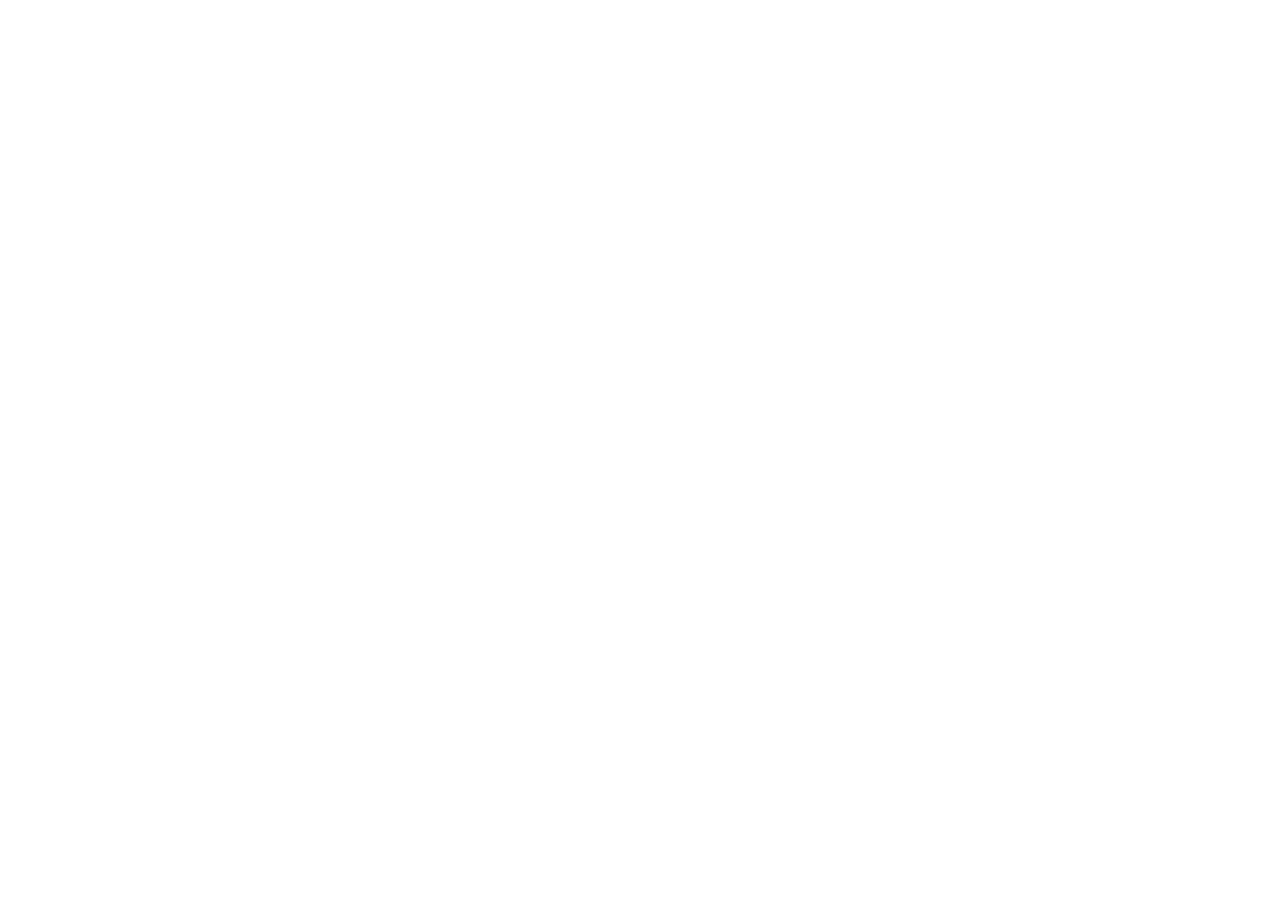
==== index.html @ e4a623b9 "feat: initialize Agile Consultancy project structure Set up the project foundation with React, TypeS" ====
<!doctype html>
<html lang="en">
  <head>
    <meta charset="UTF-8" />
    <meta name="viewport" content="width=device-width, initial-scale=1.0" />
    <title>Agile Consultancy</title>
    <meta name="description" content="A high-end company registration, tax compliance, and business licensing platform specializing in Zimbabwe statutory corporate services." />
    <meta property="og:title" content="Agile Consultancy" />
    <meta property="og:description" content="A high-end company registration, tax compliance, and business licensing platform specializing in Zimbabwe statutory corporate services." />
  </head>
  <body>
    <div id="root"></div>
    <script type="module" src="/src/main.tsx"></script>
  </body>
</html>
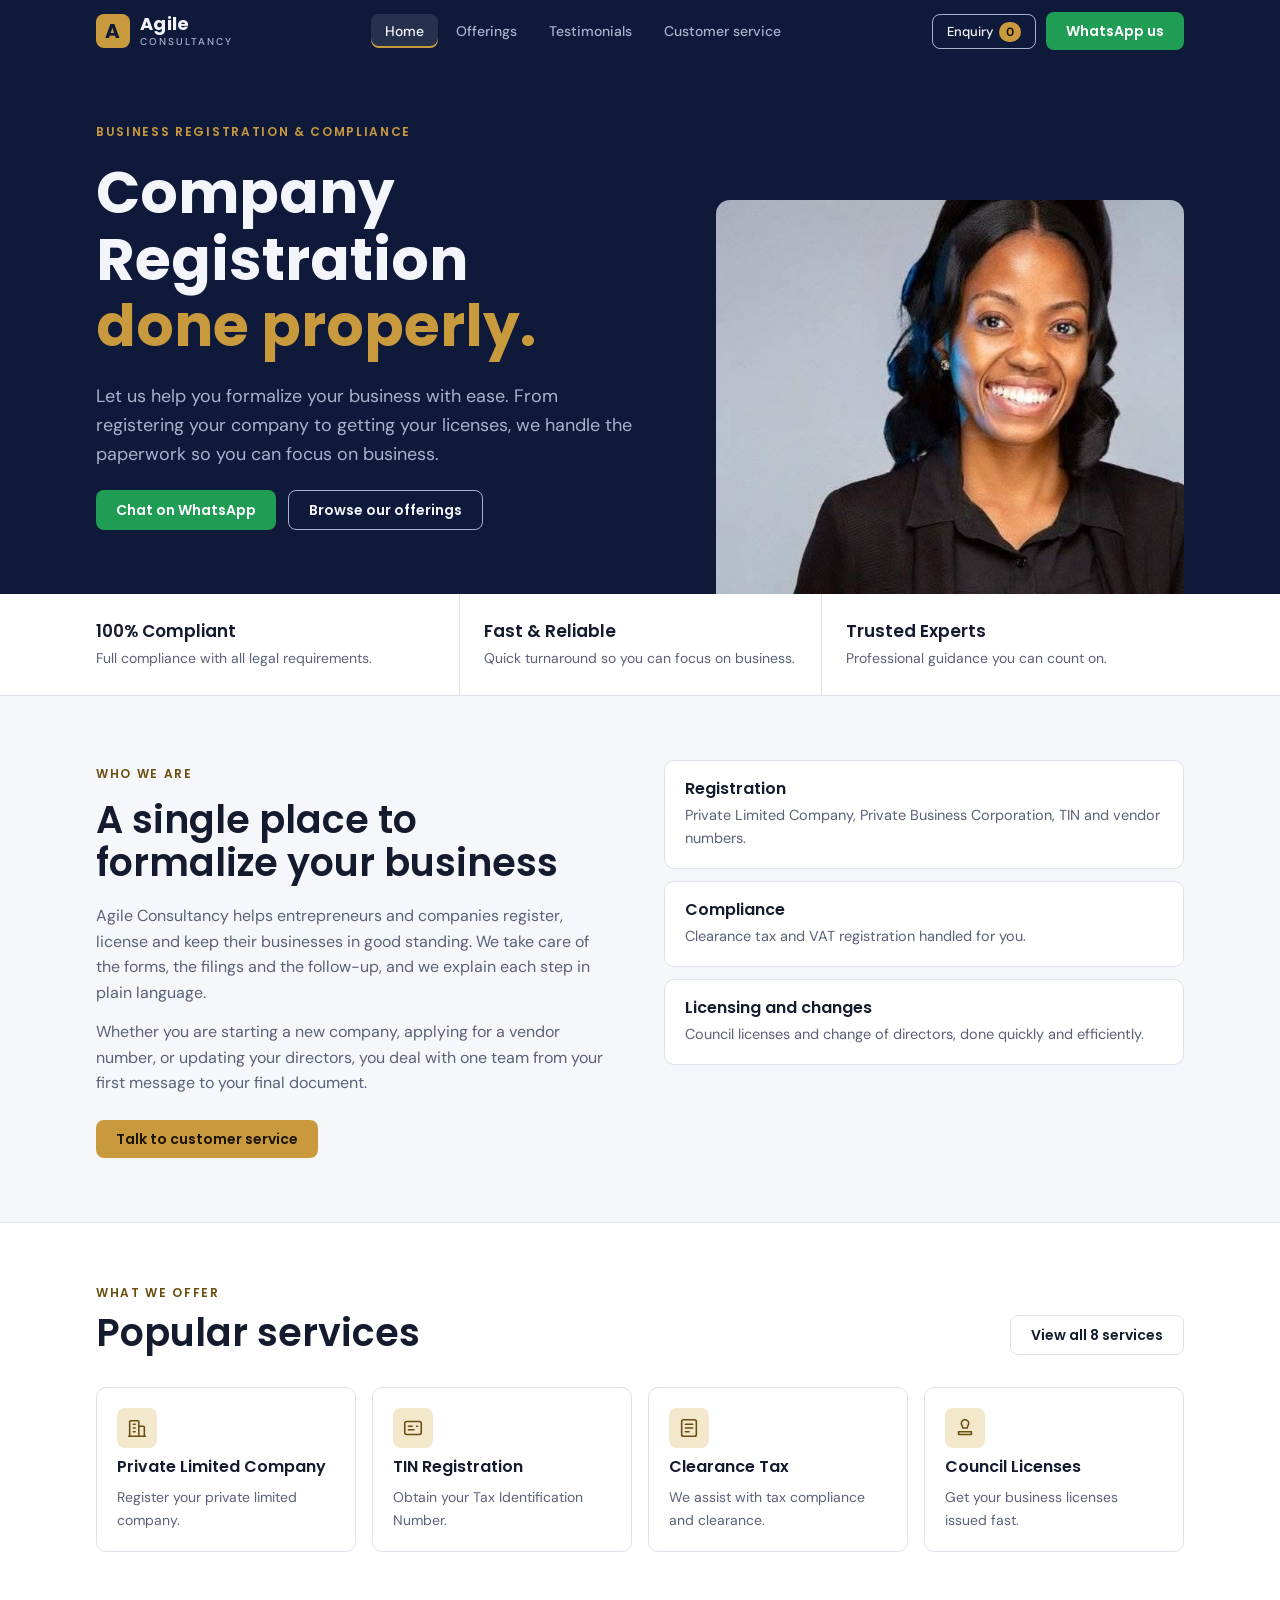
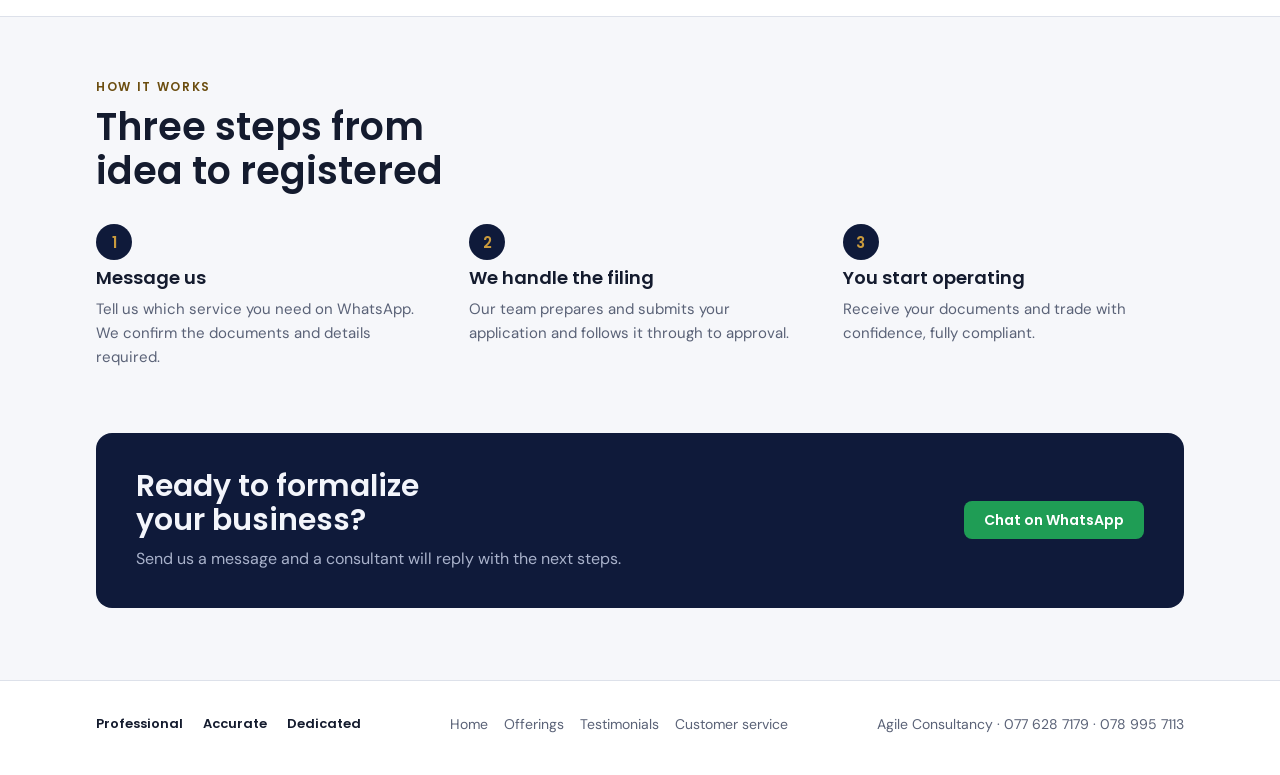
==== commit 03c6db95: "Rename index.html.html to index.html" ====
--- a/index.html
+++ b/index.html
@@ -1,16 +1,588 @@
-<!doctype html>
-<html lang="en">
-  <head>
-    <meta charset="UTF-8" />
-    <meta name="viewport" content="width=device-width, initial-scale=1.0" />
-    <title>Agile Consultancy</title>
-    <meta name="description" content="A high-end company registration, tax compliance, and business licensing platform specializing in Zimbabwe statutory corporate services." />
-    <meta property="og:title" content="Agile Consultancy" />
-    <meta property="og:description" content="A high-end company registration, tax compliance, and business licensing platform specializing in Zimbabwe statutory corporate services." />
-  </head>
-  <body>
-    <div id="root"></div>
-    <script type="module" src="/src/main.tsx"></script>
-  </body>
-</html>
-
+<!doctype html><html><head><meta charset=utf8><meta name=viewport content="width=device-width,initial-scale=1,viewport-fit=cover"><style>:root{color-scheme:light;box-sizing:border-box;padding-top:env(safe-area-inset-top,0px);padding-bottom:env(safe-area-inset-bottom,0px)}html{scroll-padding-top:env(safe-area-inset-top,0px)}body{margin:0;padding:0;font:14px -apple-system,BlinkMacSystemFont,sans-serif;background:#fff;color:#000}img{max-width:100%}[hidden]:not([hidden=until-found i]){display:none!important}</style></head><body>
+<title>Agile Consultancy</title>
+<meta name="claude:viewport-fit-sides" content="cover">
+<link rel="preconnect" href="https://fonts.googleapis.com">
+<link rel="preconnect" href="https://fonts.gstatic.com" crossorigin>
+<link rel="stylesheet" href="https://fonts.googleapis.com/css2?family=Poppins:wght@500;600;700&family=DM+Sans:wght@400;500;700&display=swap">
+<style>
+/* Layout: sticky navy header with four page tabs; each page is a view switched by URL hash; shop-style offerings grid with an enquiry basket */
+:root {
+  --bg: #f6f7fa;
+  --surface: #ffffff;
+  --fg: #141b2e;
+  --muted: #5a6277;
+  --line: #dde1ea;
+  --navy: #0f1a3a;
+  --navy-fg: #f3f5fb;
+  --navy-muted: #a9b2cb;
+  --gold: #c99a3d;
+  --gold-soft: #f3e7cc;
+  --gold-ink: #6b4d0f;
+  --wa: #1f9d55;
+  --wa-fg: #ffffff;
+  --font-display: "Poppins", "Segoe UI", system-ui, sans-serif;
+  --font-body: "DM Sans", "Segoe UI", system-ui, sans-serif;
+}
+@media (prefers-color-scheme: dark) {
+  :root:not([data-theme="light"]) {
+    --bg: #0b1226; --surface: #141d38; --fg: #eef0f7; --muted: #a2abc4; --line: #28335a;
+    --navy: #0a1230; --gold-soft: #3a3118; --gold-ink: #e6c372; --gold: #d8a94c; color-scheme: dark;
+  }
+}
+:root[data-theme="dark"] {
+  --bg: #0b1226; --surface: #141d38; --fg: #eef0f7; --muted: #a2abc4; --line: #28335a;
+  --navy: #0a1230; --gold-soft: #3a3118; --gold-ink: #e6c372; --gold: #d8a94c; color-scheme: dark;
+}
+* { box-sizing: border-box; }
+html { scroll-behavior: smooth; }
+body { background: var(--bg); color: var(--fg); font: 16px/1.6 var(--font-body); padding-block: 0; }
+h1, h2, h3 { font-family: var(--font-display); line-height: 1.15; text-wrap: balance; margin: 0; }
+p { margin: 0; }
+a { color: inherit; }
+:focus-visible { outline: 3px solid var(--gold); outline-offset: 3px; }
+.wrap { max-width: 1120px; margin-inline: auto; padding-left: max(16px, env(safe-area-inset-left, 0px)); padding-right: max(16px, env(safe-area-inset-right, 0px)); }
+.eyebrow { font: 600 12px/1 var(--font-display); letter-spacing: .14em; text-transform: uppercase; color: var(--gold-ink); }
+.on-navy .eyebrow, .eyebrow.gold { color: var(--gold); }
+
+/* Header */
+body::before { content: ""; position: fixed; inset: 0 0 auto; height: env(safe-area-inset-top, 0px); background: var(--navy); z-index: 30; }
+.top { background: var(--navy); color: var(--navy-fg); position: sticky; top: env(safe-area-inset-top, 0px); z-index: 20; }
+.top .wrap { display: flex; align-items: center; justify-content: space-between; gap: 16px; padding-block: 12px; flex-wrap: wrap; }
+.brand { display: flex; align-items: center; gap: 10px; text-decoration: none; font: 700 18px/1 var(--font-display); letter-spacing: .02em; }
+.mark { width: 34px; height: 34px; border-radius: 8px; background: var(--gold); color: var(--navy); display: grid; place-items: center; font: 700 20px/1 var(--font-display); }
+.brand small { display: block; font: 500 10px/1.2 var(--font-body); letter-spacing: .2em; text-transform: uppercase; color: var(--navy-muted); margin-top: 3px; }
+.tabs { display: flex; gap: 4px; align-items: center; overflow-x: auto; max-width: 100%; }
+.tabs a { text-decoration: none; font: 500 14px/1 var(--font-body); color: var(--navy-muted); padding: 10px 14px; border-radius: 8px; white-space: nowrap; }
+.tabs a:hover { color: var(--navy-fg); }
+.tabs a[aria-current="page"] { color: var(--navy-fg); background: rgba(255,255,255,.1); box-shadow: inset 0 -2px 0 var(--gold); }
+.top-actions { display: flex; align-items: center; gap: 10px; }
+.basket-btn { position: relative; background: transparent; border: 1px solid var(--navy-muted); color: var(--navy-fg); border-radius: 8px; padding: 10px 14px; font: 500 13px/1 var(--font-body); cursor: pointer; }
+.basket-btn b { background: var(--gold); color: #1b1304; border-radius: 99px; padding: 2px 7px; margin-left: 6px; font-size: 12px; }
+@media (max-width: 860px) { .top .wrap { row-gap: 6px; } .tabs { order: 3; width: 100%; } .top-actions .btn-wa { display: none; } }
+
+.btn { display: inline-flex; align-items: center; justify-content: center; gap: 8px; padding: 12px 20px; border-radius: 8px; font: 600 14px/1 var(--font-display); text-decoration: none; border: 0; cursor: pointer; }
+.btn-wa { background: var(--wa); color: var(--wa-fg); }
+.btn-wa:hover { filter: brightness(1.08); }
+.btn-gold { background: var(--gold); color: #1b1304; }
+.btn-ghost { border: 1px solid var(--navy-muted); color: var(--navy-fg); background: transparent; }
+.btn-line { border: 1px solid var(--line); color: var(--fg); background: transparent; }
+.btn-line:hover { border-color: var(--gold); }
+
+[data-view] { display: none; }
+[data-view].on { display: block; }
+
+/* Hero */
+.hero { background: var(--navy); color: var(--navy-fg); }
+.hero .wrap { display: grid; grid-template-columns: 1.1fr .9fr; gap: 48px; align-items: stretch; padding-block: 64px 0; }
+.hero-copy { padding-bottom: 64px; display: flex; flex-direction: column; gap: 22px; align-items: flex-start; min-width: 0; }
+.hero h1 { font-size: clamp(34px, 5.2vw, 58px); font-weight: 700; }
+.hero h1 em { font-style: normal; color: var(--gold); display: block; }
+.hero .lede { color: var(--navy-muted); font-size: 18px; max-width: 46ch; }
+.cta-row { display: flex; gap: 12px; flex-wrap: wrap; }
+.hero-photo { align-self: end; min-width: 0; }
+.hero-photo img { display: block; width: 100%; height: auto; aspect-ratio: 608 / 512; object-fit: cover; border-radius: 14px 14px 0 0; }
+@media (max-width: 860px) { .hero .wrap { grid-template-columns: 1fr; gap: 0; padding-top: 44px; } }
+
+/* Page banner for inner pages */
+.banner { background: var(--navy); color: var(--navy-fg); }
+.banner .wrap { padding-block: 44px; display: grid; gap: 12px; }
+.banner h1 { font-size: clamp(28px, 4.2vw, 44px); font-weight: 700; }
+.banner p { color: var(--navy-muted); max-width: 56ch; }
+.banner.has-photo .wrap { grid-template-columns: 1.1fr .9fr; gap: 48px; align-items: stretch; padding-bottom: 0; }
+.b-copy { display: grid; gap: 12px; align-content: center; justify-items: start; padding-bottom: 44px; min-width: 0; }
+@media (max-width: 860px) { .banner.has-photo .wrap { grid-template-columns: 1fr; gap: 0; } }
+
+.trust { background: var(--surface); border-bottom: 1px solid var(--line); }
+.trust ul { list-style: none; margin: 0; padding: 0; display: grid; grid-template-columns: repeat(3, 1fr); }
+.trust li { padding: 26px 24px 26px 0; display: grid; gap: 4px; min-width: 0; }
+.trust li + li { padding-left: 24px; border-left: 1px solid var(--line); }
+.trust strong { font: 600 17px/1.3 var(--font-display); }
+.trust span { color: var(--muted); font-size: 14px; }
+@media (max-width: 760px) { .trust ul { grid-template-columns: 1fr; } .trust li, .trust li + li { padding: 16px 0; border-left: 0; } .trust li + li { border-top: 1px solid var(--line); } }
+
+section.blk { padding-block: 64px; }
+.sec-head { display: grid; gap: 12px; max-width: 60ch; margin-bottom: 32px; }
+.sec-head h2 { font-size: clamp(26px, 3.6vw, 38px); font-weight: 600; }
+.sec-head p { color: var(--muted); }
+.row-head { display: flex; justify-content: space-between; align-items: end; gap: 16px; flex-wrap: wrap; }
+
+/* About split */
+.about { display: grid; grid-template-columns: 1fr 1fr; gap: 48px; align-items: start; }
+.about > * { min-width: 0; }
+.about p + p { margin-top: 14px; }
+.about p { color: var(--muted); }
+.facts { display: grid; gap: 12px; }
+.fact { background: var(--surface); border: 1px solid var(--line); border-radius: 10px; padding: 18px 20px; display: grid; gap: 4px; }
+.fact b { font: 600 16px/1.3 var(--font-display); }
+.fact span { color: var(--muted); font-size: 14.5px; }
+@media (max-width: 860px) { .about { grid-template-columns: 1fr; gap: 28px; } }
+
+/* Home service highlights */
+.hl { display: grid; grid-template-columns: repeat(4, 1fr); gap: 16px; }
+.hl a { background: var(--surface); border: 1px solid var(--line); border-radius: 10px; padding: 20px; display: grid; gap: 10px; text-decoration: none; align-content: start; min-width: 0; }
+.hl a:hover { border-color: var(--gold); }
+.hl h3 { font-size: 16px; font-weight: 600; }
+.hl p { color: var(--muted); font-size: 14px; }
+@media (max-width: 900px) { .hl { grid-template-columns: repeat(2, 1fr); } }
+@media (max-width: 520px) { .hl { grid-template-columns: 1fr; } }
+.ico { width: 40px; height: 40px; border-radius: 8px; background: var(--gold-soft); color: var(--gold-ink); display: grid; place-items: center; }
+.ico svg, .p-art svg { width: 22px; height: 22px; stroke: currentColor; fill: none; stroke-width: 1.7; stroke-linecap: round; stroke-linejoin: round; }
+
+/* Process */
+.alt { background: var(--surface); border-block: 1px solid var(--line); }
+.steps { list-style: none; margin: 0; padding: 0; display: grid; grid-template-columns: repeat(3, 1fr); gap: 32px; counter-reset: s; }
+.steps li { counter-increment: s; display: grid; gap: 8px; align-content: start; min-width: 0; }
+.steps li::before { content: counter(s); width: 36px; height: 36px; border-radius: 50%; background: var(--navy); color: var(--gold); display: grid; place-items: center; font: 600 15px/1 var(--font-display); }
+.steps h3 { font-size: 18px; font-weight: 600; }
+.steps p { color: var(--muted); font-size: 15px; }
+@media (max-width: 760px) { .steps { grid-template-columns: 1fr; gap: 24px; } }
+
+/* CTA band */
+.cta-band { background: var(--navy); color: var(--navy-fg); border-radius: 16px; padding: 36px 40px; display: flex; justify-content: space-between; align-items: center; gap: 24px; flex-wrap: wrap; }
+.cta-band h2 { font-size: clamp(22px, 3vw, 30px); font-weight: 600; max-width: 24ch; }
+.cta-band p { color: var(--navy-muted); margin-top: 8px; }
+
+/* Shop */
+.toolbar { display: flex; gap: 12px; align-items: center; justify-content: space-between; flex-wrap: wrap; margin-bottom: 24px; }
+.chips { display: flex; gap: 8px; flex-wrap: wrap; }
+.chip { border: 1px solid var(--line); background: var(--surface); color: var(--fg); border-radius: 99px; padding: 9px 16px; font: 500 14px/1 var(--font-body); cursor: pointer; }
+.chip[aria-pressed="true"] { background: var(--navy); color: var(--navy-fg); border-color: var(--navy); }
+.search { border: 1px solid var(--line); background: var(--surface); color: var(--fg); border-radius: 8px; padding: 11px 14px; font: 16px var(--font-body); min-width: 0; width: min(100%, 260px); }
+.shop { display: grid; grid-template-columns: repeat(auto-fill, minmax(290px, 1fr)); gap: 20px; }
+.product { background: var(--surface); border: 1px solid var(--line); border-radius: 12px; overflow: hidden; display: flex; flex-direction: column; min-width: 0; }
+.product.picked { border-color: var(--gold); box-shadow: 0 0 0 1px var(--gold); }
+.p-art { background: var(--navy); color: var(--gold); height: 112px; display: grid; place-items: center; position: relative; }
+.p-art svg { width: 44px; height: 44px; stroke-width: 1.4; }
+.tag { position: absolute; left: 14px; top: 12px; font: 600 11px/1 var(--font-display); letter-spacing: .1em; text-transform: uppercase; color: var(--navy-muted); }
+.p-body { padding: 20px; display: grid; gap: 12px; flex: 1; align-content: start; }
+.p-body h3 { font-size: 18px; font-weight: 600; }
+.p-body > p { color: var(--muted); font-size: 14.5px; }
+.inc { list-style: none; margin: 0; padding: 0; display: grid; gap: 6px; font-size: 14px; }
+.inc li { display: flex; gap: 8px; align-items: baseline; }
+.inc li::before { content: ""; width: 6px; height: 6px; border-radius: 50%; background: var(--gold); flex: none; transform: translateY(-1px); }
+.p-foot { padding: 16px 20px; border-top: 1px solid var(--line); display: flex; justify-content: space-between; align-items: center; gap: 12px; flex-wrap: wrap; }
+.price { display: grid; line-height: 1.25; }
+.price small { color: var(--muted); font-size: 12px; }
+.price b { font: 600 15px/1.2 var(--font-display); }
+.pick { border: 1px solid var(--gold); background: transparent; color: var(--fg); border-radius: 8px; padding: 10px 16px; font: 600 13px/1 var(--font-display); cursor: pointer; }
+.pick[aria-pressed="true"] { background: var(--gold); color: #1b1304; }
+.empty { border: 1px dashed var(--line); border-radius: 12px; padding: 32px; color: var(--muted); text-align: center; background: var(--surface); }
+
+/* Basket bar and panel */
+.bar { position: fixed; left: 0; right: 0; bottom: 0; z-index: 25; background: var(--navy); color: var(--navy-fg); border-top: 2px solid var(--gold); padding: 12px max(16px, env(safe-area-inset-right, 0px)) calc(12px + env(safe-area-inset-bottom, 0px)) max(16px, env(safe-area-inset-left, 0px)); }
+.bar[hidden] { display: none; }
+.bar-in { max-width: 1120px; margin-inline: auto; display: flex; justify-content: space-between; align-items: center; gap: 12px; flex-wrap: wrap; }
+.bar-in span { font-size: 14px; min-width: 0; }
+.bar-in .acts { display: flex; gap: 8px; flex-wrap: wrap; }
+.bar .btn { padding: 11px 16px; }
+.pad-bar { height: 0; }
+.pad-bar.on { height: 84px; }
+
+/* Testimonials */
+.t-grid { display: grid; grid-template-columns: repeat(auto-fill, minmax(300px, 1fr)); gap: 20px; }
+.quote { background: var(--surface); border: 1px solid var(--line); border-radius: 12px; padding: 24px; display: grid; gap: 14px; align-content: start; min-width: 0; }
+.quote blockquote { margin: 0; font-size: 16px; }
+.quote cite { font: 600 14px/1.3 var(--font-display); font-style: normal; display: block; }
+.quote small { color: var(--muted); }
+.invite { background: var(--surface); border: 1px solid var(--line); border-radius: 14px; padding: 36px; display: grid; grid-template-columns: 1.1fr .9fr; gap: 36px; align-items: center; }
+.invite > * { min-width: 0; }
+.invite p { color: var(--muted); margin-top: 12px; max-width: 46ch; }
+.slots { display: grid; gap: 10px; }
+.slot { border: 1px dashed var(--line); border-radius: 10px; padding: 16px 18px; color: var(--muted); font-size: 14px; display: flex; gap: 12px; align-items: center; }
+.slot i { width: 34px; height: 34px; border-radius: 50%; background: var(--gold-soft); flex: none; }
+.slot span { display: grid; gap: 6px; width: 100%; }
+.slot u { display: block; height: 8px; border-radius: 4px; background: var(--line); text-decoration: none; }
+.slot u:last-child { width: 60%; }
+@media (max-width: 860px) { .invite { grid-template-columns: 1fr; padding: 24px 20px; } }
+.reviewform { display: grid; gap: 12px; margin-top: 22px; max-width: 460px; }
+.reviewform label, .contact label { display: grid; gap: 6px; font-size: 13px; color: var(--muted); }
+.reviewform input, .reviewform textarea, .reviewform select { border: 1px solid var(--line); background: var(--bg); color: var(--fg); border-radius: 8px; padding: 12px 14px; font: 16px var(--font-body); width: 100%; }
+.reviewform textarea { min-height: 96px; resize: vertical; }
+
+/* Contact page */
+.cards { display: grid; grid-template-columns: repeat(3, 1fr); gap: 16px; }
+.cards > * { min-width: 0; }
+.cc { background: var(--surface); border: 1px solid var(--line); border-radius: 12px; padding: 22px; display: grid; gap: 10px; align-content: start; }
+.cc h3 { font-size: 16px; font-weight: 600; }
+.cc p { color: var(--muted); font-size: 14.5px; }
+.cc .big { font: 600 22px/1.2 var(--font-display); letter-spacing: .02em; user-select: all; }
+.cc .acts { display: flex; gap: 8px; flex-wrap: wrap; margin-top: 4px; }
+.copy { background: transparent; border: 1px solid var(--line); color: var(--fg); border-radius: 8px; padding: 10px 14px; font: 500 13px/1 var(--font-body); cursor: pointer; }
+.copy:hover { border-color: var(--gold); }
+@media (max-width: 900px) { .cards { grid-template-columns: 1fr; } }
+.contact { background: var(--navy); color: var(--navy-fg); border-radius: 16px; padding: 40px; display: grid; grid-template-columns: 1fr 1fr; gap: 40px; min-width: 0; }
+.contact > * { min-width: 0; }
+.contact h2 { font-size: clamp(24px, 3.2vw, 34px); font-weight: 600; }
+.contact .sub { color: var(--navy-muted); margin-top: 12px; max-width: 40ch; }
+.contact form { display: grid; gap: 14px; align-content: start; }
+.contact label { color: var(--navy-muted); }
+.contact input, .contact select, .contact textarea { font: 16px var(--font-body); padding: 12px 14px; border-radius: 8px; border: 1px solid #34437a; background: #0b1330; color: #fff; width: 100%; }
+.contact textarea { min-height: 96px; resize: vertical; }
+.contact select option { background: #0b1330; color: #fff; }
+.note { font-size: 12.5px; color: var(--navy-muted); }
+@media (max-width: 860px) { .contact { grid-template-columns: 1fr; padding: 28px 20px; gap: 28px; } }
+.faq { display: grid; gap: 10px; max-width: 760px; }
+.faq details { background: var(--surface); border: 1px solid var(--line); border-radius: 10px; padding: 0 20px; }
+.faq summary { cursor: pointer; padding: 16px 0; font: 600 15.5px/1.4 var(--font-display); list-style: none; display: flex; justify-content: space-between; gap: 12px; }
+.faq summary::-webkit-details-marker { display: none; }
+.faq summary::after { content: "+"; color: var(--gold-ink); font-size: 20px; line-height: 1; }
+.faq details[open] summary::after { content: "–"; }
+.faq details p { color: var(--muted); padding-bottom: 18px; font-size: 15px; }
+
+footer { background: var(--surface); border-top: 1px solid var(--line); padding-block: 32px 40px; color: var(--muted); font-size: 14px; margin-top: 8px; }
+footer .wrap { display: flex; flex-wrap: wrap; gap: 12px 24px; justify-content: space-between; align-items: center; }
+.pillars { display: flex; gap: 20px; flex-wrap: wrap; font: 600 13px/1 var(--font-display); color: var(--fg); }
+.flinks { display: flex; gap: 16px; flex-wrap: wrap; }
+.flinks a { text-decoration: none; }
+.flinks a:hover { color: var(--fg); text-decoration: underline; }
+@media (prefers-reduced-motion: reduce) { html { scroll-behavior: auto; } }
+</style>
+
+<header class="top">
+  <div class="wrap">
+    <a class="brand" href="#home" aria-label="Agile Consultancy home">
+      <span class="mark" aria-hidden="true">A</span>
+      <span>Agile<small>Consultancy</small></span>
+    </a>
+    <nav class="tabs" aria-label="Pages">
+      <a href="#home" data-nav="home">Home</a>
+      <a href="#offerings" data-nav="offerings">Offerings</a>
+      <a href="#testimonials" data-nav="testimonials">Testimonials</a>
+      <a href="#contact" data-nav="contact">Customer service</a>
+    </nav>
+    <div class="top-actions">
+      <button type="button" class="basket-btn" id="basket-btn" aria-label="Review selected services">Enquiry<b id="count">0</b></button>
+      <a class="btn btn-wa" href="https://wa.me/263776287179" target="_blank" rel="noopener">WhatsApp us</a>
+    </div>
+  </div>
+</header>
+
+<main>
+<!-- HOME -->
+<div data-view="home">
+  <div class="hero on-navy">
+    <div class="wrap">
+      <div class="hero-copy">
+        <span class="eyebrow">Business registration &amp; compliance</span>
+        <h1>Company Registration <em>done properly.</em></h1>
+        <p class="lede">Let us help you formalize your business with ease. From registering your company to getting your licenses, we handle the paperwork so you can focus on business.</p>
+        <div class="cta-row">
+          <a class="btn btn-wa" href="https://wa.me/263776287179" target="_blank" rel="noopener">Chat on WhatsApp</a>
+          <a class="btn btn-ghost" href="#offerings">Browse our offerings</a>
+        </div>
+      </div>
+      <div class="hero-photo">
+        <img src="[data-uri]" alt="A smiling Agile Consultancy advisor in a dark blazer" width="608" height="512">
+      </div>
+    </div>
+  </div>
+
+  <div class="trust"><div class="wrap"><ul>
+    <li><strong>100% Compliant</strong><span>Full compliance with all legal requirements.</span></li>
+    <li><strong>Fast &amp; Reliable</strong><span>Quick turnaround so you can focus on business.</span></li>
+    <li><strong>Trusted Experts</strong><span>Professional guidance you can count on.</span></li>
+  </ul></div></div>
+
+  <section class="blk"><div class="wrap about">
+    <div>
+      <span class="eyebrow">Who we are</span>
+      <h2 style="font:600 clamp(26px,3.6vw,38px)/1.15 var(--font-display);margin:12px 0 18px">A single place to formalize your business</h2>
+      <p>Agile Consultancy helps entrepreneurs and companies register, license and keep their businesses in good standing. We take care of the forms, the filings and the follow-up, and we explain each step in plain language.</p>
+      <p>Whether you are starting a new company, applying for a vendor number, or updating your directors, you deal with one team from your first message to your final document.</p>
+      <div class="cta-row" style="margin-top:24px"><a class="btn btn-gold" href="#contact">Talk to customer service</a></div>
+    </div>
+    <div class="facts">
+      <div class="fact"><b>Registration</b><span>Private Limited Company, Private Business Corporation, TIN and vendor numbers.</span></div>
+      <div class="fact"><b>Compliance</b><span>Clearance tax and VAT registration handled for you.</span></div>
+      <div class="fact"><b>Licensing and changes</b><span>Council licenses and change of directors, done quickly and efficiently.</span></div>
+    </div>
+  </div></section>
+
+  <section class="blk alt"><div class="wrap">
+    <div class="row-head sec-head" style="max-width:none">
+      <div style="display:grid;gap:12px;max-width:60ch"><span class="eyebrow">What we offer</span><h2>Popular services</h2></div>
+      <a class="btn btn-line" href="#offerings">View all 8 services</a>
+    </div>
+    <div class="hl" id="home-hl"></div>
+  </div></section>
+
+  <section class="blk"><div class="wrap">
+    <div class="sec-head"><span class="eyebrow">How it works</span><h2>Three steps from idea to registered</h2></div>
+    <ol class="steps">
+      <li><h3>Message us</h3><p>Tell us which service you need on WhatsApp. We confirm the documents and details required.</p></li>
+      <li><h3>We handle the filing</h3><p>Our team prepares and submits your application and follows it through to approval.</p></li>
+      <li><h3>You start operating</h3><p>Receive your documents and trade with confidence, fully compliant.</p></li>
+    </ol>
+  </div></section>
+
+  <section class="blk" style="padding-top:0"><div class="wrap">
+    <div class="cta-band">
+      <div><h2>Ready to formalize your business?</h2><p>Send us a message and a consultant will reply with the next steps.</p></div>
+      <a class="btn btn-wa" href="https://wa.me/263776287179" target="_blank" rel="noopener">Chat on WhatsApp</a>
+    </div>
+  </div></section>
+</div>
+
+<!-- OFFERINGS -->
+<div data-view="offerings">
+  <div class="banner on-navy"><div class="wrap">
+    <span class="eyebrow">Our offerings</span>
+    <h1>Services for every stage of your business</h1>
+    <p>Choose what you need, add it to your enquiry, and send everything to us in one WhatsApp message. We reply with what to bring and the cost.</p>
+  </div></div>
+  <section class="blk" style="padding-top:36px"><div class="wrap">
+    <div class="toolbar">
+      <div class="chips" id="chips" role="group" aria-label="Filter by category"></div>
+      <input class="search" id="q" type="search" placeholder="Search services" aria-label="Search services">
+    </div>
+    <div class="shop" id="shop"></div>
+    <div class="empty" id="none" hidden>No service matches your search. Try another word or clear the filter.</div>
+    <div class="pad-bar" id="padbar"></div>
+  </div></section>
+</div>
+
+<!-- TESTIMONIALS -->
+<div data-view="testimonials">
+  <div class="banner on-navy"><div class="wrap">
+    <span class="eyebrow">Testimonials</span>
+    <h1>What our clients say</h1>
+    <p>Real words from business owners we have worked with.</p>
+  </div></div>
+  <section class="blk" style="padding-top:36px"><div class="wrap">
+    <div class="t-grid" id="tgrid" hidden></div>
+    <div class="invite" id="invite">
+      <div>
+        <span class="eyebrow">Be the first to share</span>
+        <h2 style="font:600 clamp(24px,3.2vw,34px)/1.15 var(--font-display);margin-top:12px">Worked with Agile Consultancy?</h2>
+        <p>Client testimonials will appear here. If we have helped you register or license your business, tell us about your experience and we will feature it with your permission.</p>
+        <form class="reviewform" id="rform" autocomplete="off">
+          <label for="rname">Your name and business
+            <input id="rname" type="text" placeholder="e.g. Tendai Moyo, Moyo Logistics">
+          </label>
+          <label for="rsvc">Service we helped with
+            <select id="rsvc"></select>
+          </label>
+          <label for="rtext">Your experience
+            <textarea id="rtext" placeholder="Write a few lines about working with us"></textarea>
+          </label>
+          <a class="btn btn-wa" id="rsend" href="#" target="_blank" rel="noopener">Send on WhatsApp</a>
+        </form>
+      </div>
+      <div class="slots" aria-hidden="true">
+        <div class="slot"><i></i><span><u></u><u></u></span></div>
+        <div class="slot"><i></i><span><u></u><u></u></span></div>
+        <div class="slot"><i></i><span><u></u><u></u></span></div>
+      </div>
+    </div>
+  </div></section>
+</div>
+
+<!-- CUSTOMER SERVICE -->
+<div data-view="contact">
+  <div class="banner on-navy has-photo"><div class="wrap">
+    <div class="b-copy">
+      <span class="eyebrow">Customer service &amp; contacts</span>
+      <h1>We are a message away</h1>
+      <p>Reach us on WhatsApp for questions, quotes and progress updates on your application.</p>
+      <div class="cta-row" style="margin-top:8px"><a class="btn btn-wa" href="https://wa.me/263776287179" target="_blank" rel="noopener">Chat on WhatsApp</a></div>
+    </div>
+    <div class="hero-photo">
+      <img src="[data-uri]" alt="A smiling Agile Consultancy advisor in a dark blazer" width="608" height="512">
+    </div>
+  </div></div>
+  <section class="blk" style="padding-top:36px"><div class="wrap">
+    <div class="cards">
+      <div class="cc"><span class="eyebrow">WhatsApp line 1</span><div class="big">077 628 7179</div><p>Quotes, new applications and general questions.</p>
+        <div class="acts"><a class="btn btn-wa" href="https://wa.me/263776287179" target="_blank" rel="noopener">Open WhatsApp</a><button class="copy" type="button" data-copy="077 628 7179">Copy number</button></div></div>
+      <div class="cc"><span class="eyebrow">WhatsApp line 2</span><div class="big">078 995 7113</div><p>Follow-ups on an application already in progress.</p>
+        <div class="acts"><a class="btn btn-wa" href="https://wa.me/263789957113" target="_blank" rel="noopener">Open WhatsApp</a><button class="copy" type="button" data-copy="078 995 7113">Copy number</button></div></div>
+      <div class="cc"><span class="eyebrow">Our promise</span><h3>Professional, accurate, dedicated</h3><p>Every application is checked before it is filed, and you hear from us at each stage.</p></div>
+    </div>
+  </div></section>
+
+  <section class="blk alt"><div class="wrap">
+    <div class="contact">
+      <div>
+        <span class="eyebrow gold">Send an enquiry</span>
+        <h2 style="margin-top:14px">Tell us what you need</h2>
+        <p class="sub">Fill in your details and we will open WhatsApp with your message ready to send.</p>
+      </div>
+      <form id="cform" autocomplete="off">
+        <label for="cname">Your name<input id="cname" type="text" placeholder="e.g. Tendai Moyo"></label>
+        <label for="csvc">Service you need<select id="csvc"></select></label>
+        <label for="cmsg">Message (optional)<textarea id="cmsg" placeholder="Anything we should know before we reply?"></textarea></label>
+        <a class="btn btn-wa" id="csend" href="#" target="_blank" rel="noopener">Send on WhatsApp</a>
+        <p class="note">Nothing is sent until you press send inside WhatsApp.</p>
+      </form>
+    </div>
+  </div></section>
+
+  <section class="blk"><div class="wrap">
+    <div class="sec-head"><span class="eyebrow">Frequently asked questions</span><h2>Quick answers</h2></div>
+    <div class="faq">
+      <details><summary>How do I get started?</summary><p>Send us a WhatsApp message with the service you need. We reply with the documents and details required and the next steps.</p></details>
+      <details><summary>Can I request more than one service at once?</summary><p>Yes. On the Offerings page, add every service you need to your enquiry and send them together in one message.</p></details>
+      <details><summary>How much will it cost?</summary><p>Fees depend on the service and your situation, so we quote after you message us. We confirm the cost before we start any work.</p></details>
+      <details><summary>How long does it take?</summary><p>Timelines depend on the service and the approving office. We give you an expected timeframe when we quote and keep you updated as your application moves.</p></details>
+      <details><summary>Can you help if my business is already registered?</summary><p>Yes. We handle change of directors, clearance tax, VAT registration, vendor numbers and council licenses for existing businesses.</p></details>
+    </div>
+  </div></section>
+</div>
+</main>
+
+<div class="bar" id="bar" hidden>
+  <div class="bar-in">
+    <span id="bar-text"></span>
+    <div class="acts">
+      <button type="button" class="btn btn-ghost" id="clear">Clear</button>
+      <a class="btn btn-wa" id="bar-send" href="#" target="_blank" rel="noopener">Send enquiry on WhatsApp</a>
+    </div>
+  </div>
+</div>
+
+<footer>
+  <div class="wrap">
+    <div class="pillars"><span>Professional</span><span>Accurate</span><span>Dedicated</span></div>
+    <div class="flinks"><a href="#home">Home</a><a href="#offerings">Offerings</a><a href="#testimonials">Testimonials</a><a href="#contact">Customer service</a></div>
+    <span>Agile Consultancy · 077 628 7179 · 078 995 7113</span>
+  </div>
+</footer>
+
+<script>
+(function () {
+  var WA = "263776287179";
+  var I = {
+    building: '<path d="M4 21V5a1 1 0 0 1 1-1h8a1 1 0 0 1 1 1v16M14 10h5a1 1 0 0 1 1 1v10M3 21h18M8 8h2M8 12h2M8 16h2"/>',
+    id: '<rect x="3" y="5" width="18" height="14" rx="2"/><path d="M7 10h4M7 14h6M16 10h1"/>',
+    brief: '<rect x="3" y="7" width="18" height="13" rx="2"/><path d="M9 7V5a1 1 0 0 1 1-1h4a1 1 0 0 1 1 1v2M3 13h18"/>',
+    badge: '<path d="M12 3l7 3v5c0 4.5-3 8-7 10-4-2-7-5.5-7-10V6z"/><path d="M9 12l2 2 4-4"/>',
+    users: '<circle cx="9" cy="8" r="3"/><path d="M3 20c0-3.3 2.7-6 6-6s6 2.7 6 6M16 5.5a3 3 0 0 1 0 5.5M18 14.5c1.8.7 3 2.4 3 4.5"/>',
+    check: '<rect x="4" y="3" width="16" height="18" rx="2"/><path d="M8 8h8M8 12h8M8 16h4"/>',
+    percent: '<path d="M19 5L5 19"/><circle cx="7" cy="7" r="2.5"/><circle cx="17" cy="17" r="2.5"/>',
+    stamp: '<path d="M12 3a4 4 0 0 1 4 4c0 2-1.5 3-1.5 5h-5C9.5 10 8 9 8 7a4 4 0 0 1 4-4zM5 16h14v3H5z"/>'
+  };
+  var CATS = ["All", "Registration", "Compliance", "Licensing & changes"];
+  var P = [
+    { n: "Private Limited Company", c: "Registration", i: "building", d: "Register your private limited company.", inc: ["Company name and application preparation", "Filing with the registry", "Follow-up through to approval"] },
+    { n: "Private Business Corporation", c: "Registration", i: "brief", d: "Register your PBC and start operating legally.", inc: ["Application preparation and filing", "Guidance on required details", "Follow-up through to approval"] },
+    { n: "TIN Registration", c: "Registration", i: "id", d: "Obtain your Tax Identification Number.", inc: ["Application preparation", "Submission to the tax authority", "Delivery of your TIN"] },
+    { n: "Vendor Number", c: "Registration", i: "badge", d: "Register as a supplier with government and corporates.", inc: ["Supplier registration preparation", "Submission and follow-up", "Delivery of your vendor number"] },
+    { n: "Clearance Tax", c: "Compliance", i: "check", d: "We assist with tax compliance and clearance.", inc: ["Review of your tax standing", "Assistance with compliance steps", "Help obtaining your clearance"] },
+    { n: "VAT Registration", c: "Compliance", i: "percent", d: "Register for VAT and stay tax compliant.", inc: ["Eligibility guidance", "Application preparation and filing", "Delivery of your VAT registration"] },
+    { n: "Change of Directors", c: "Licensing & changes", i: "users", d: "Update director details quickly and efficiently.", inc: ["Preparation of change documents", "Filing with the registry", "Updated records delivered to you"] },
+    { n: "Council Licenses", c: "Licensing & changes", i: "stamp", d: "Get your business licenses issued fast.", inc: ["Guidance on the licenses you need", "Application and submission", "Follow-up until the license is issued"] }
+  ];
+  var TESTIMONIALS = []; /* Add real client testimonials here: { text: "...", name: "...", biz: "..." } */
+
+  function url(text) { return "https://wa.me/" + WA + "?text=" + encodeURIComponent(text); }
+  function el(tag, cls, html) { var e = document.createElement(tag); if (cls) e.className = cls; if (html != null) e.innerHTML = html; return e; }
+  function svg(k) { return '<svg viewBox="0 0 24 24" aria-hidden="true">' + I[k] + '</svg>'; }
+
+  /* Views */
+  var views = ["home", "offerings", "testimonials", "contact"];
+  function show() {
+    var h = (location.hash || "").replace("#", "");
+    if (views.indexOf(h) < 0) h = "home";
+    document.querySelectorAll("[data-view]").forEach(function (v) { v.classList.toggle("on", v.getAttribute("data-view") === h); });
+    document.querySelectorAll("[data-nav]").forEach(function (a) {
+      if (a.getAttribute("data-nav") === h) a.setAttribute("aria-current", "page"); else a.removeAttribute("aria-current");
+    });
+    window.scrollTo(0, 0);
+    refreshBar();
+  }
+  window.addEventListener("hashchange", show);
+
+  /* Home highlights */
+  var hl = document.getElementById("home-hl");
+  [0, 2, 4, 7].forEach(function (i) {
+    var p = P[i], a = el("a", "", '<div class="ico">' + svg(p.i) + '</div><h3></h3><p></p>');
+    a.href = "#offerings"; a.querySelector("h3").textContent = p.n; a.querySelector("p").textContent = p.d; hl.appendChild(a);
+  });
+
+  /* Shop */
+  var picked = {}, cat = "All", shop = document.getElementById("shop"), none = document.getElementById("none");
+  var chips = document.getElementById("chips"), q = document.getElementById("q");
+  CATS.forEach(function (c) {
+    var b = el("button", "chip"); b.type = "button"; b.textContent = c; b.setAttribute("aria-pressed", c === cat);
+    b.addEventListener("click", function () { cat = c; chips.querySelectorAll(".chip").forEach(function (x) { x.setAttribute("aria-pressed", x.textContent === cat); }); render(); });
+    chips.appendChild(b);
+  });
+  function render() {
+    shop.innerHTML = ""; var term = q.value.trim().toLowerCase(), n = 0;
+    P.forEach(function (p) {
+      if (cat !== "All" && p.c !== cat) return;
+      if (term && (p.n + " " + p.d + " " + p.c).toLowerCase().indexOf(term) < 0) return;
+      n++;
+      var card = el("article", "product" + (picked[p.n] ? " picked" : ""));
+      card.innerHTML = '<div class="p-art"><span class="tag"></span>' + svg(p.i) + '</div>' +
+        '<div class="p-body"><h3></h3><p></p><ul class="inc"></ul></div>' +
+        '<div class="p-foot"><div class="price"><small>Price</small><b>Quote on request</b></div><button type="button" class="pick"></button></div>';
+      card.querySelector(".tag").textContent = p.c;
+      card.querySelector("h3").textContent = p.n;
+      card.querySelector(".p-body > p").textContent = p.d;
+      p.inc.forEach(function (t) { var li = el("li"); li.textContent = t; card.querySelector(".inc").appendChild(li); });
+      var btn = card.querySelector(".pick");
+      btn.setAttribute("aria-pressed", !!picked[p.n]);
+      btn.textContent = picked[p.n] ? "Added ✓" : "Add to enquiry";
+      btn.addEventListener("click", function () { if (picked[p.n]) delete picked[p.n]; else picked[p.n] = true; render(); refreshBar(); });
+      shop.appendChild(card);
+    });
+    none.hidden = n > 0;
+  }
+  q.addEventListener("input", render);
+
+  /* Enquiry bar */
+  var bar = document.getElementById("bar"), count = document.getElementById("count"), padbar = document.getElementById("padbar");
+  function names() { return Object.keys(picked); }
+  function refreshBar() {
+    var list = names(); count.textContent = list.length;
+    var onShop = document.querySelector('[data-view="offerings"]').classList.contains("on");
+    bar.hidden = !(list.length && onShop);
+    padbar.classList.toggle("on", !bar.hidden);
+    if (list.length) {
+      document.getElementById("bar-text").textContent = list.length + (list.length === 1 ? " service selected: " : " services selected: ") + list.join(", ");
+      document.getElementById("bar-send").href = url("Hello Agile Consultancy, I would like help with the following: " + list.join(", ") + ".");
+    }
+  }
+  document.getElementById("clear").addEventListener("click", function () { picked = {}; render(); refreshBar(); });
+  document.getElementById("basket-btn").addEventListener("click", function () { location.hash = "offerings"; if (location.hash === "#offerings") show(); });
+
+  /* Select lists and forms */
+  function fill(id) { var s = document.getElementById(id); P.forEach(function (p) { var o = el("option"); o.textContent = p.n; s.appendChild(o); }); return s; }
+  var csvc = fill("csvc"), rsvc = fill("rsvc");
+  var cname = document.getElementById("cname"), cmsg = document.getElementById("cmsg"), csend = document.getElementById("csend");
+  function updC() {
+    var t = "Hello Agile Consultancy, " + (cname.value.trim() ? "my name is " + cname.value.trim() + ". " : "") + "I would like help with: " + csvc.value + "." + (cmsg.value.trim() ? " " + cmsg.value.trim() : "");
+    csend.href = url(t);
+  }
+  [csvc, cname, cmsg].forEach(function (e) { e.addEventListener("input", updC); e.addEventListener("change", updC); }); updC();
+  var rname = document.getElementById("rname"), rtext = document.getElementById("rtext"), rsend = document.getElementById("rsend");
+  function updR() {
+    rsend.href = url("Hello Agile Consultancy, here is my testimonial about your " + rsvc.value + " service." + (rname.value.trim() ? " From: " + rname.value.trim() + "." : "") + (rtext.value.trim() ? " " + rtext.value.trim() : ""));
+  }
+  [rsvc, rname, rtext].forEach(function (e) { e.addEventListener("input", updR); e.addEventListener("change", updR); }); updR();
+
+  /* Testimonials (real entries only) */
+  if (TESTIMONIALS.length) {
+    var g = document.getElementById("tgrid"); g.hidden = false;
+    TESTIMONIALS.forEach(function (t) {
+      var c = el("figure", "quote", '<blockquote></blockquote><figcaption><cite></cite><small></small></figcaption>');
+      c.style.margin = 0;
+      c.querySelector("blockquote").textContent = t.text; c.querySelector("cite").textContent = t.name; c.querySelector("small").textContent = t.biz || "";
+      g.appendChild(c);
+    });
+  }
+
+  /* Copy buttons */
+  document.querySelectorAll("[data-copy]").forEach(function (b) {
+    b.addEventListener("click", function () {
+      var v = b.getAttribute("data-copy"), old = b.textContent;
+      try { navigator.clipboard.writeText(v).then(function () { b.textContent = "Copied"; setTimeout(function () { b.textContent = old; }, 1500); }, function () {}); } catch (e) {}
+    });
+  });
+
+  render(); show();
+})();
+</script>
+
+</body></html>
